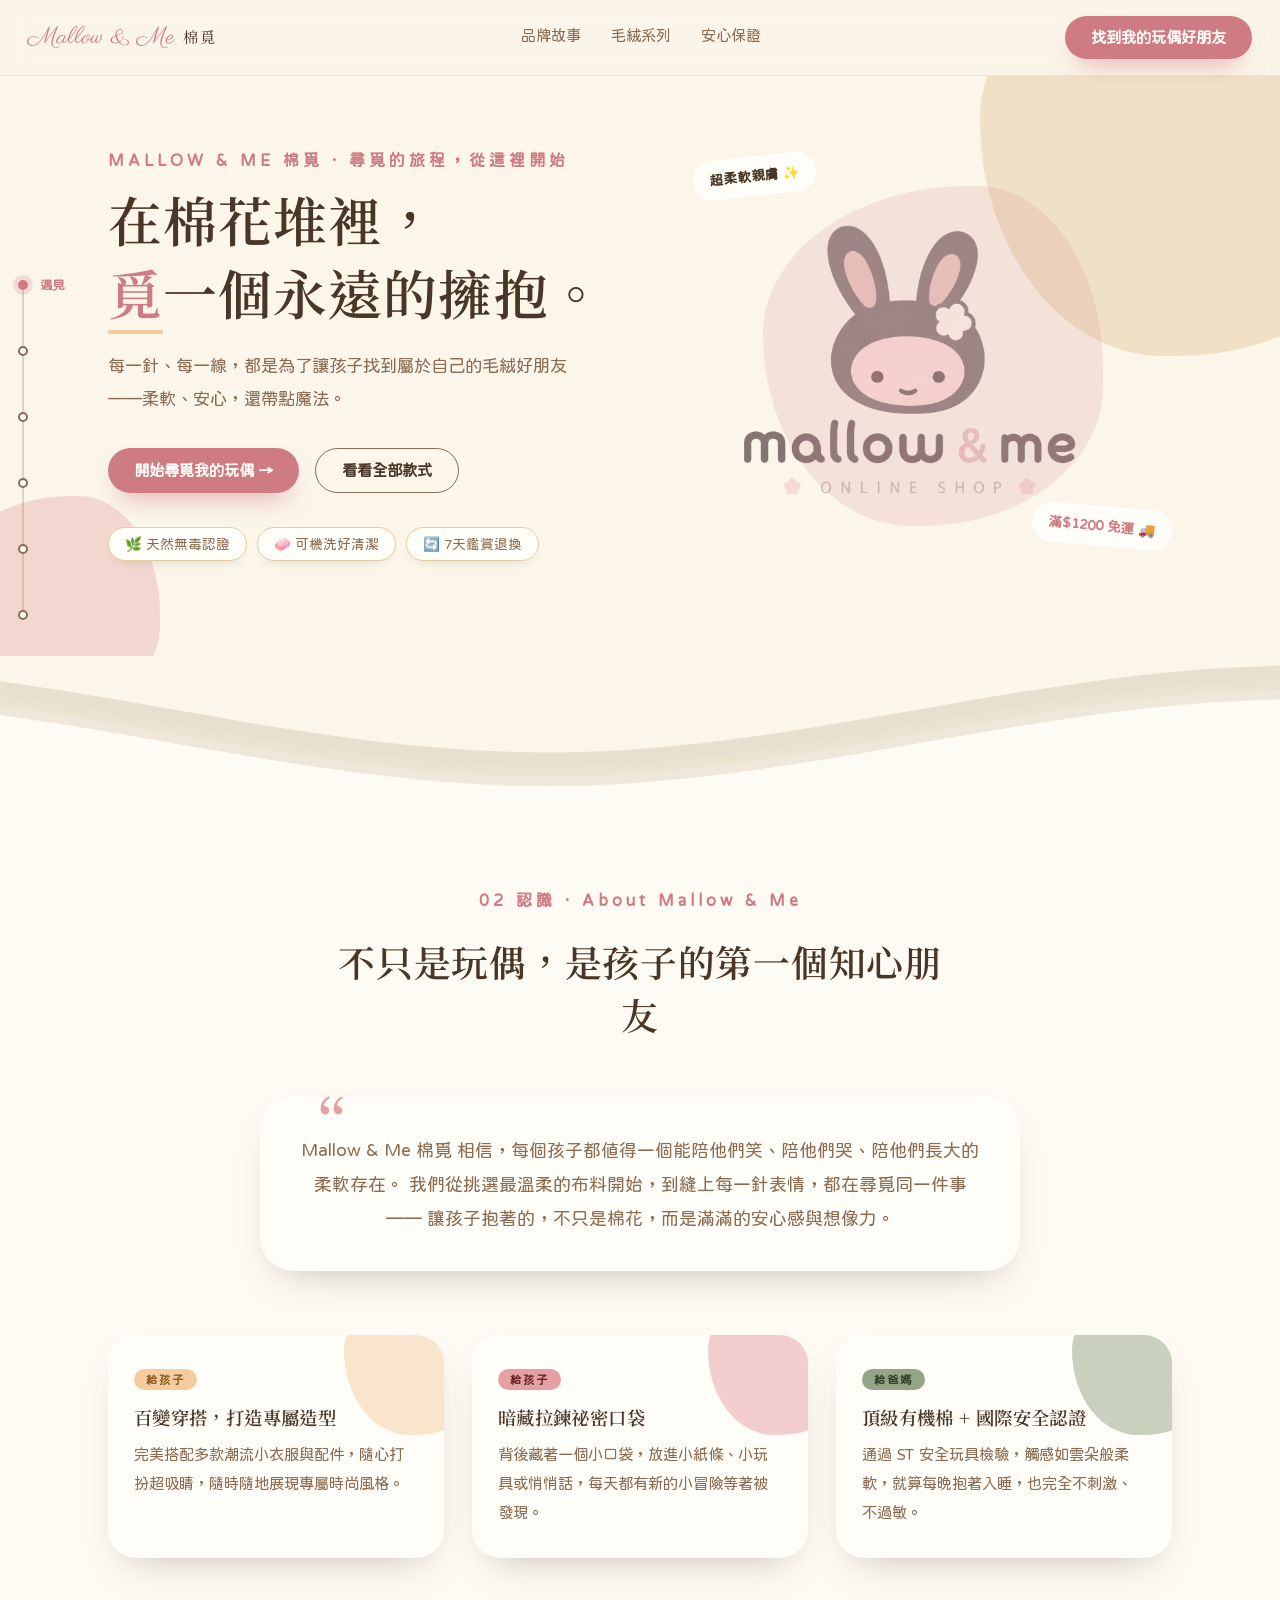
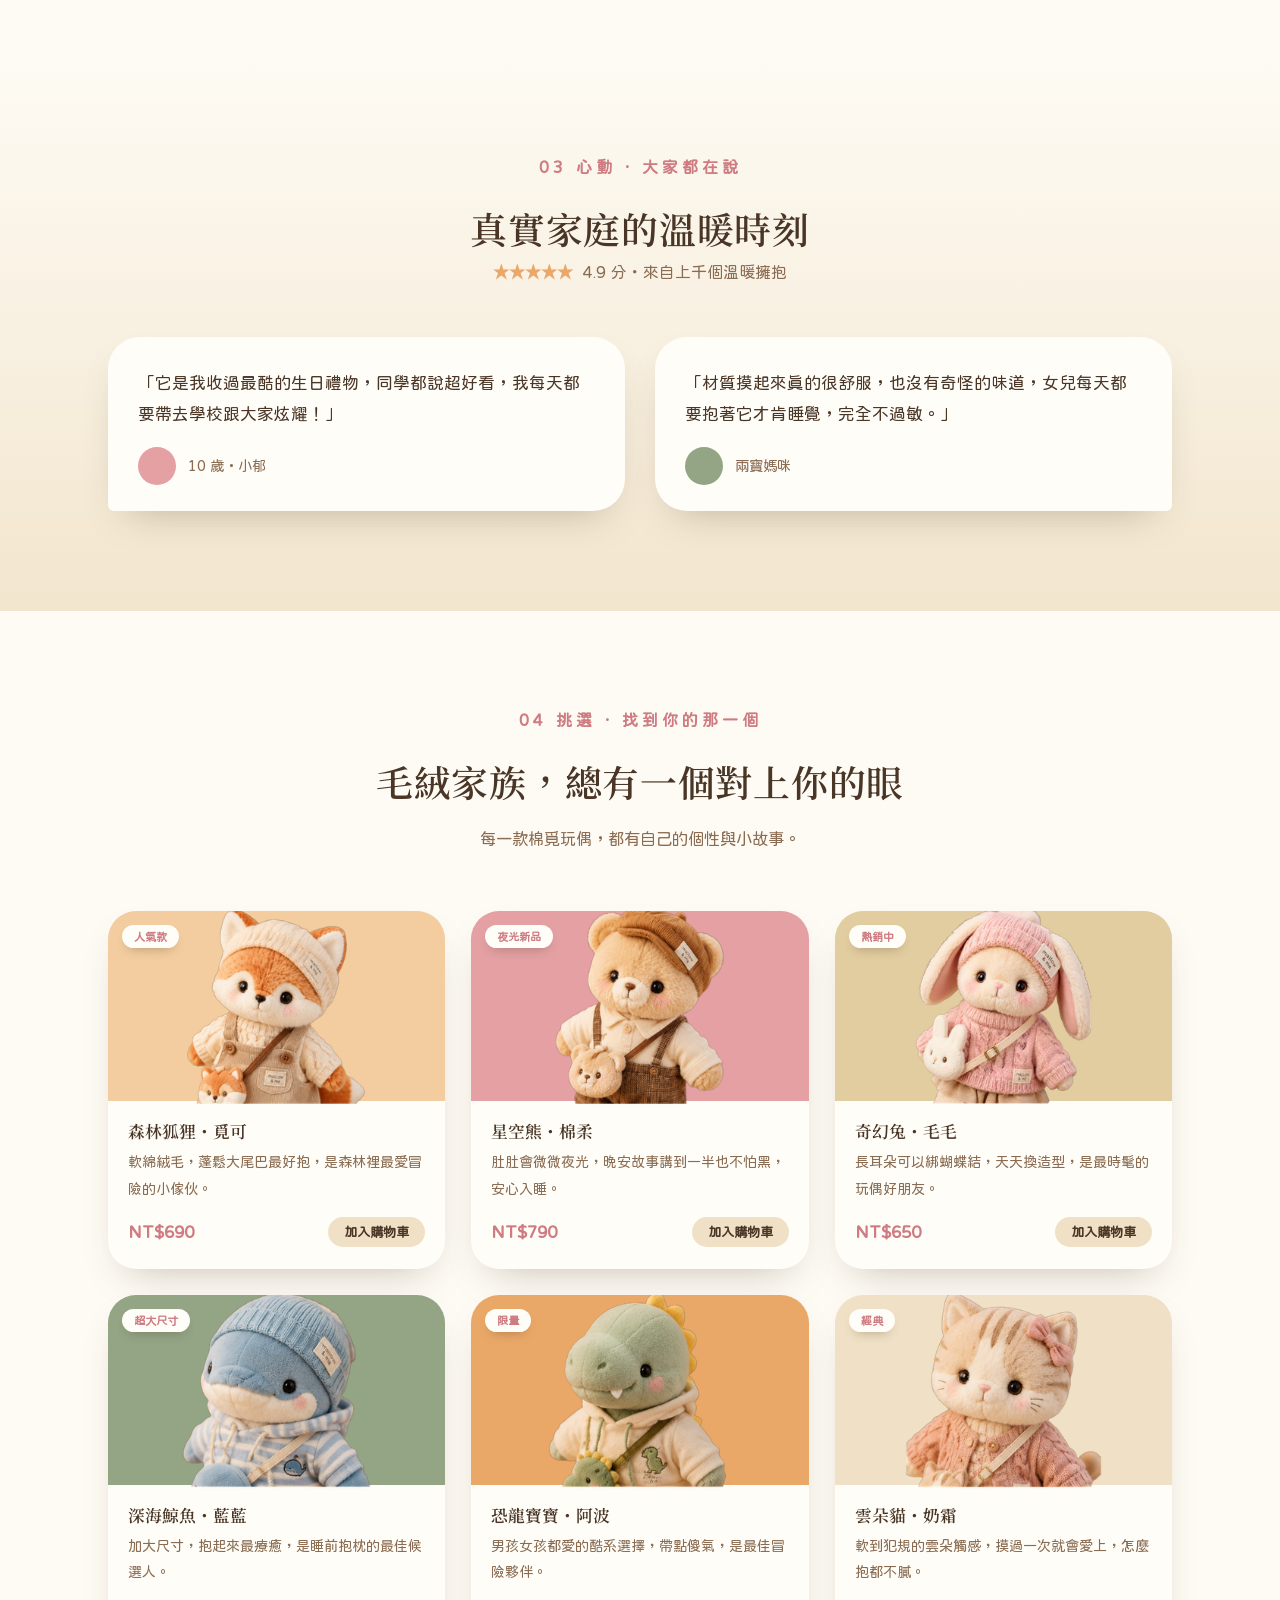
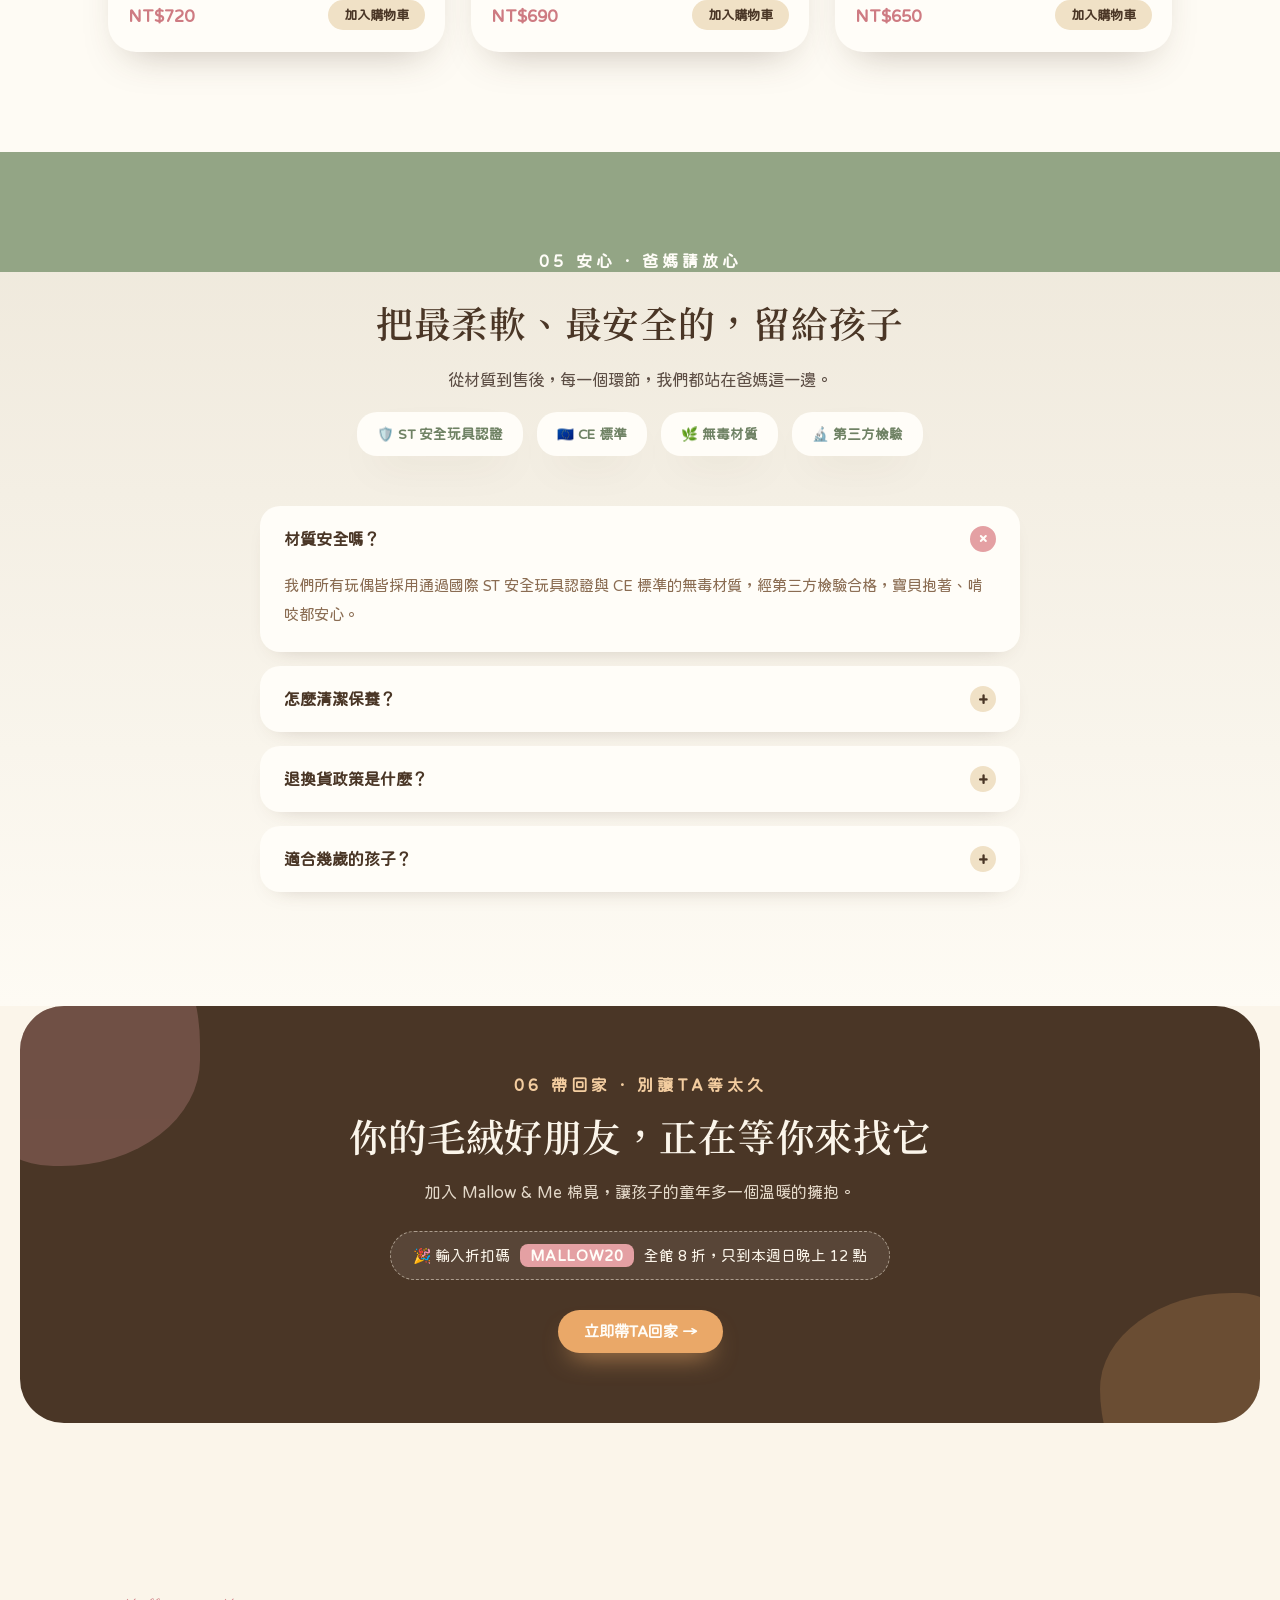
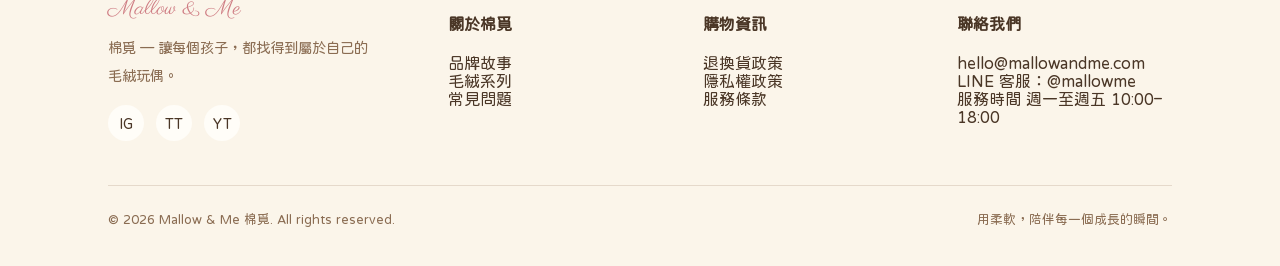
==== new/0804/index.html @ c2d9d95f "更改index" ====
<!DOCTYPE html>
<html lang="zh-Hant">
<head>
<meta charset="UTF-8">
<meta name="viewport" content="width=device-width, initial-scale=1.0">
<title>Mallow & Me 棉覓｜在棉花堆裡，覓一個永遠的擁抱</title>
<link rel="preconnect" href="https://fonts.googleapis.com">
<link rel="preconnect" href="https://fonts.gstatic.com" crossorigin>
<link href="https://fonts.googleapis.com/css2?family=Noto+Serif+TC:wght@400;500;600;700&family=Huninn&family=Parisienne&display=swap" rel="stylesheet">
<style>
  .wave-container {
  position: relative;
  width: 100%;
  height: 15vh;
  min-height: 100px;
  max-height: 150px;
  background-color: #FBF5EA; /* 可以依據你的網頁主色調整背景 */
}

.waves {
  position: relative;
  width: 100%;
  height: 100%;
}

/* 讓多層波浪產生交錯的動畫效果 */
.parallax > use {
  animation: move-wave 25s cubic-bezier(0.55, 0.5, 0.45, 0.5) infinite;
}

.parallax > use:nth-child(1) {
  animation-delay: -2s;
  animation-duration: 7s;
}
.parallax > use:nth-child(2) {
  animation-delay: -3s;
  animation-duration: 10s;
}
.parallax > use:nth-child(3) {
  animation-delay: -4s;
  animation-duration: 13s;
}
.parallax > use:nth-child(4) {
  animation-delay: -5s;
  animation-duration: 20s;
}

@keyframes move-wave {
  0% {
    transform: translate3d(-90px, 0, 0);
  }
  100% {
    transform: translate3d(85px, 0, 0);
  }
}
  :root{
    --cream:#FBF5EA;
    --cream-soft:#FEFBF4;
    --oat:#F0E1C6;
    --oat-deep:#E2CDA0;
    --rose:#E4A0A3;
    --rose-deep:#CE7B82;
    --peach:#EAA868;
    --peach-soft:#F3CDA0;
    --sage:#93A585;
    --sage-deep:#6F8264;
    --brown:#4A3626;
    --brown-soft:#8A6C52;
    --white:#FFFDF8;
    --shadow: 0 18px 40px -20px rgba(74,54,38,0.35);
    --radius-blob: 62% 38% 55% 45% / 45% 55% 42% 58%;
  }
  *{box-sizing:border-box;}
  html{scroll-behavior:smooth;}
  body{
    margin:0;
    background:var(--cream);
    color:var(--brown);
    font-family:'Huninn','Zen Maru Gothic','Noto Sans TC',sans-serif;
    -webkit-font-smoothing:antialiased;
    overflow-x:hidden;
  }
  h1,h2,h3{font-family:'Noto Serif TC',serif; margin:0; font-weight:600; letter-spacing:0.02em;}
  p{margin:0; line-height:1.9;}
  a{text-decoration:none; color:inherit;}
  ul{list-style:none; margin:0; padding:0;}
  .script{font-family:'Parisienne',cursive;}
  .wrap{max-width:1120px; margin:0 auto; padding:0 28px;}
  img,svg{display:block;}
  button{font-family:inherit; cursor:pointer; border:none;}

  /* ---------- decorative blobs ---------- */
  .blob{position:absolute; border-radius:var(--radius-blob); z-index:0; filter:blur(0.5px);}
  .blob--float{animation:float 9s ease-in-out infinite;}
  @keyframes float{0%,100%{transform:translateY(0) rotate(0deg);}50%{transform:translateY(-18px) rotate(4deg);}}
  @media (prefers-reduced-motion: reduce){ .blob--float{animation:none;} html{scroll-behavior:auto;} }

  /* ---------- plush icon system ---------- */
  .plush-icon{fill:currentColor;}
  .plush-icon .face{fill:var(--brown);}

  /* ---------- reveal on scroll ---------- */
  .reveal{opacity:0; transform:translateY(28px); transition:opacity .8s ease, transform .8s ease;}
  .reveal.is-visible{opacity:1; transform:translateY(0);}

  /* ---------- trust badge chips ---------- */
  .chips{display:flex; flex-wrap:wrap; gap:10px;}
  .chip{
    background:var(--white); border:1px solid var(--oat-deep); color:var(--brown-soft);
    padding:8px 16px; border-radius:999px; font-size:0.85rem; display:flex; align-items:center; gap:6px;
    box-shadow: 0 6px 14px -10px rgba(74,54,38,0.3);
  }

  /* ================= NAV ================= */
  .nav{
    position:sticky; top:0; z-index:50;
    display:flex; align-items:center; justify-content:space-between;
    padding:16px 28px; backdrop-filter:blur(14px);
    background:rgba(251,245,234,0.82);
    border-bottom:1px solid rgba(138,108,82,0.15);
  }
  .nav__logo{display:flex; align-items:baseline; gap:8px; font-size:1.5rem; color:var(--rose-deep);}
  .nav__logo small{font-family:'Noto Serif TC',serif; font-size:0.95rem; color:var(--brown); letter-spacing:0.15em;}
  .nav__links{display:flex; gap:30px; font-size:0.95rem; color:var(--brown-soft);}
  .nav__links a{position:relative; padding-bottom:4px;}
  .nav__links a::after{content:'';position:absolute; left:0; bottom:0; width:0; height:2px; background:var(--rose); transition:width .3s ease;}
  .nav__links a:hover::after{width:100%;}
  .btn{
    display:inline-flex; align-items:center; gap:8px;
    padding:13px 26px; border-radius:999px; font-size:0.95rem; font-weight:700;
    transition:transform .25s ease, box-shadow .25s ease;
  }
  .btn:hover{transform:translateY(-2px);}
  .btn--primary{background:var(--rose-deep); color:var(--white); box-shadow:0 14px 26px -12px rgba(206,123,130,0.7);}
  .btn--primary:hover{box-shadow:0 18px 30px -12px rgba(206,123,130,0.85);}
  .btn--ghost{background:transparent; border:1.5px solid var(--brown-soft); color:var(--brown);}
  .btn--peach{background:var(--peach); color:var(--white); box-shadow:0 14px 26px -12px rgba(234,168,104,0.75);}
  .nav__cta{display:none;}
  @media (min-width: 760px){ .nav__cta{display:inline-flex;} }
  @media (max-width: 880px){ .nav__links{display:none;} }

  /* ================= SEEKING TRAIL (desktop) ================= */
  .trail{position:fixed; left:22px; top:50%; transform:translateY(-50%); z-index:40; display:none;}
  @media (min-width:1180px){ .trail{display:block;} }
  .trail__track{position:relative; width:2px; height:340px; background:rgba(138,108,82,0.25); margin:0 auto;}
  .trail__fill{position:absolute; top:0; left:0; width:100%; height:0%; background:var(--rose-deep); transition:height .15s linear;}
  .trail__dots{position:absolute; top:0; left:50%; height:100%; display:flex; flex-direction:column; justify-content:space-between; transform:translateX(-50%);}
  .trail-dot{position:relative; width:10px; height:10px; border-radius:50%; background:var(--cream-soft); border:2px solid var(--brown-soft); transition:all .3s ease;}
  .trail-dot span{
    position:absolute; left:20px; top:50%; transform:translateY(-50%);
    font-size:0.78rem; white-space:nowrap; color:var(--brown-soft); opacity:0; transition:opacity .3s ease;
  }
  .trail-dot.active{background:var(--rose-deep); border-color:var(--rose-deep); box-shadow:0 0 0 5px rgba(206,123,130,0.2);}
  .trail-dot.active span{opacity:1; color:var(--rose-deep); font-weight:700;}

  /* ================= HERO ================= */
  .hero{position:relative; padding:70px 0 90px; overflow:hidden;}
  .hero .blob-a{width:420px; height:420px; background:var(--oat); top:-140px; right:-120px;}
  .hero .blob-b{width:220px; height:220px; background:var(--rose); opacity:.35; bottom:-60px; left:-60px;}
  .hero__grid{position:relative; z-index:1; display:grid; grid-template-columns:1.05fr 0.95fr; gap:56px; align-items:center;}
  @media (max-width:900px){ .hero__grid{grid-template-columns:1fr; text-align:center;} }
  .eyebrow{font-size:1rem; letter-spacing:0.25em; color:var(--rose-deep); font-weight:700; margin-bottom:14px; display:inline-block;}
  .hero h1{font-size:clamp(2.1rem, 4.2vw, 3.4rem); line-height:1.35; color:var(--brown);}
  .hero h1 em{font-style:normal; color:var(--rose-deep); border-bottom:4px solid var(--peach-soft);}
  .hero__sub{margin-top:22px; font-size:1.08rem; color:var(--brown-soft); max-width:480px;}
  @media (max-width:900px){ .hero__sub{margin-left:auto; margin-right:auto;} }
  .hero__ctas{margin-top:32px; display:flex; gap:16px; flex-wrap:wrap;}
  @media (max-width:900px){ .hero__ctas{justify-content:center;} }
  .hero__chips{margin-top:34px;}
  @media (max-width:900px){ .hero__chips{justify-content:center;} }

  .hero__art{position:relative; height:420px;}
  .hero__stage{position:absolute; inset:0; margin:auto; width:340px; height:340px; background:var(--rose-deep); opacity:0.16; border-radius:var(--radius-blob);}
  .hero__mascot{position:relative; width:290px; margin:20px auto; color:var(--peach); filter:drop-shadow(0 24px 30px rgba(74,54,38,0.28));}
  .hero__sticker{
    position:absolute; background:var(--white); border-radius:20px; padding:12px 16px; box-shadow:var(--shadow);
    font-size:0.85rem; font-weight:700; color:var(--brown);
  }
  .hero__sticker--1{top:10px; left:0; transform:rotate(-6deg);}
  .hero__sticker--2{bottom:20px; right:0; transform:rotate(5deg); color:var(--rose-deep);}
  @media (max-width:900px){ .hero__sticker{display:none;} }

  /* ================= SECTION shell ================= */
  .section{position:relative; padding:100px 0;}
  .section__head{max-width:640px; margin:0 auto 56px; text-align:center;}
  .section__head h2{font-size:clamp(1.6rem, 3vw, 2.3rem); margin-top:12px;}
  .section__head p{margin-top:16px; color:var(--brown-soft); font-size:1.03rem;}

  /* ================= WHY ================= */
  .why{background:var(--cream-soft);}
  .why__story{
    max-width:760px; margin:0 auto 64px; text-align:center; font-size:1.12rem; color:var(--brown-soft);
    padding:36px 40px; background:var(--white); border-radius:34px; box-shadow:var(--shadow); position:relative;
  }
  .why__story::before{content:'“'; font-family:'Noto Serif TC',serif; font-size:4rem; color:var(--rose); position:absolute; top:-6px; left:24px; line-height:1;}
  .features{display:grid; grid-template-columns:repeat(3,1fr); gap:28px;}
  @media (max-width:820px){ .features{grid-template-columns:1fr;} }
  .feature{
    position:relative; padding:34px 26px 30px; border-radius:28px; background:var(--white);
    box-shadow:var(--shadow); overflow:hidden;
  }
  .feature__blob{position:absolute; width:150px; height:150px; border-radius:var(--radius-blob); top:-50px; right:-50px; opacity:0.5;}
  .feature--1 .feature__blob{background:var(--peach-soft);}
  .feature--2 .feature__blob{background:var(--rose);}
  .feature--3 .feature__blob{background:var(--sage);}
  .feature__tag{display:inline-block; font-size:0.72rem; font-weight:700; letter-spacing:0.1em; padding:4px 12px; border-radius:999px; margin-bottom:14px; position:relative;}
  .feature--1 .feature__tag{background:var(--peach-soft); color:#8a5a1c;}
  .feature--2 .feature__tag{background:var(--rose); color:#6d222a;}
  .feature--3 .feature__tag{background:var(--sage); color:#33422c;}
  .feature h3{font-size:1.15rem; position:relative;}
  .feature p{margin-top:10px; color:var(--brown-soft); font-size:0.96rem; position:relative;}

  /* ================= SOCIAL PROOF ================= */
  .social{background:linear-gradient(180deg, var(--cream-soft), var(--oat) 120%);}
  .rating{display:flex; align-items:center; justify-content:center; gap:10px; margin-top:8px; color:var(--peach); font-weight:700;}
  .testimonials{display:grid; grid-template-columns:1fr 1fr; gap:30px;}
  @media (max-width:760px){ .testimonials{grid-template-columns:1fr;} }
  .bubble{
    position:relative; background:var(--white); padding:30px 30px 26px; border-radius:32px 32px 32px 6px;
    box-shadow:var(--shadow);
  }
  .bubble--alt{border-radius:32px 32px 6px 32px;}
  .bubble p.quote{font-size:1.05rem; color:var(--brown); line-height:1.85;}
  .bubble__who{margin-top:18px; display:flex; align-items:center; gap:12px; font-size:0.9rem; color:var(--brown-soft);}
  .bubble__avatar{width:38px; height:38px; border-radius:50%; flex-shrink:0;}
  .bubble--1 .bubble__avatar{background:var(--rose);}
  .bubble--2 .bubble__avatar{background:var(--sage);}

  /* ================= COLLECTION ================= */
  .collection{background:var(--cream-soft);}
  .collection__grid{display:grid; grid-template-columns:repeat(3,1fr); gap:26px;}
  @media (max-width:900px){ .collection__grid{grid-template-columns:1fr 1fr;} }
  @media (max-width:560px){ .collection__grid{grid-template-columns:1fr;} }
  .card{
    background:var(--white); border-radius:28px; overflow:hidden; box-shadow:var(--shadow);
    display:flex; flex-direction:column; transition:transform .3s ease, box-shadow .3s ease;
  }
  .card:hover{transform:translateY(-6px);}
  .card__stage{position:relative; height:190px; display:flex; align-items:center; justify-content:center;}
  .card__mascot{width: 90%;
  height: auto;}
  .card__tag{position:absolute; top:14px; left:14px; font-size:0.7rem; font-weight:700; padding:5px 12px; border-radius:999px; background:var(--white); color:var(--rose-deep); box-shadow:0 6px 12px -6px rgba(74,54,38,0.4);}
  .card__body{padding:18px 20px 22px;}
  .card__name{font-size:1.05rem; font-family:'Noto Serif TC',serif; font-weight:600;}
  .card__desc{margin-top:6px; font-size:0.88rem; color:var(--brown-soft); min-height:44px;}
  .card__foot{margin-top:14px; display:flex; align-items:center; justify-content:space-between;}
  .card__price{font-weight:700; color:var(--rose-deep); font-size:1.05rem;}
  .card__add{font-size:0.82rem; font-weight:700; padding:8px 16px; border-radius:999px; background:var(--oat); color:var(--brown);}
  .card__add:hover{background:var(--peach); color:var(--white);}

  /* ================= PARENTS CORNER ================= */
  .parents{background:linear-gradient(180deg, var(--sage) 0%, #EFE9DC 10%, var(--cream-soft) 100%); position:relative;}
  .parents::before{content:''; position:absolute; inset:0 0 auto 0; height:120px; background:var(--sage); z-index:0;}
  .parents .wrap{position:relative; z-index:1;}
  .parents .section__head{color:var(#4A3B32);}
  .parents .section__head p{color:rgba(74,59,50,0.9);}
  .parents .eyebrow{color:var(--white);}
  .parents__badges{display:flex; gap:14px; justify-content:center; flex-wrap:wrap; margin:-40px 0 50px;}
  .pbadge{
    background:var(--white); padding:14px 20px; border-radius:20px; box-shadow:var(--shadow);
    font-size:0.85rem; font-weight:700; color:var(--sage-deep); display:flex; align-items:center; gap:8px;
  }
  .faq{max-width:760px; margin:0 auto;}
  .faq__item{background:var(--white); border-radius:20px; margin-bottom:14px; box-shadow:0 10px 24px -18px rgba(74,54,38,0.4); overflow:hidden;}
  .faq__item summary{
    list-style:none; cursor:pointer; padding:20px 24px; display:flex; align-items:center; justify-content:space-between;
    font-weight:700; font-size:1rem; color:var(--brown);
  }
  .faq__item summary::-webkit-details-marker{display:none;}
  .faq__icon{width:26px; height:26px; border-radius:50%; background:var(--oat); display:flex; align-items:center; justify-content:center; flex-shrink:0; font-size:1.1rem; transition:transform .3s ease;}
  .faq__item[open] .faq__icon{transform:rotate(45deg); background:var(--rose); color:var(--white);}
  .faq__item p{padding:0 24px 22px; color:var(--brown-soft); font-size:0.95rem;}

  /* ================= FINAL PUSH ================= */
  .final{
    background:var(--brown); color:var(--cream); text-align:center; border-radius:44px;
    margin:0 20px; padding:70px 30px; position:relative; overflow:hidden;
  }
  .final .blob{background:var(--rose); opacity:0.25; width:260px; height:260px; top:-100px; left:-80px;}
  .final .blob2{position:absolute; background:var(--peach); opacity:0.2; width:220px; height:220px; border-radius:var(--radius-blob); bottom:-90px; right:-60px; z-index:0;}
  .final__inner{position:relative; z-index:1;}
  .final h2{color:var(--cream); font-size:clamp(1.6rem,3.4vw,2.4rem);}
  .final__promo{
    display:inline-flex; align-items:center; gap:10px; margin:24px auto 30px; background:rgba(255,255,255,0.08);
    border:1px dashed rgba(255,246,230,0.5); padding:12px 22px; border-radius:999px; font-size:0.92rem;
  }
  .final__code{background:var(--rose); color:var(--white); padding:3px 10px; border-radius:8px; font-weight:700; letter-spacing:0.05em;}

  /* ================= FOOTER ================= */
  footer{padding:70px 0 40px; background:var(--cream);}
  .footer__grid{display:grid; grid-template-columns:1.4fr 1fr 1fr 1fr; gap:40px; padding-bottom:44px; border-bottom:1px solid rgba(138,108,82,0.2);}
  @media (max-width:760px){ .footer__grid{grid-template-columns:1fr 1fr;} }
  .footer__brand{font-size:1.4rem; color:var(--rose-deep); margin-bottom:10px;}
  .footer__tag{color:var(--brown-soft); font-size:0.9rem; max-width:260px;}
  .footer h4{font-size:0.85rem; letter-spacing:0.08em; color:var(--brown-soft); margin-bottom:16px;}
  .footer li{margin-bottom:10px; font-size:0.9rem; color:var(--brown);}
  .footer__social{display:flex; gap:12px; margin-top:16px;}
  .footer__social a{width:36px; height:36px; border-radius:50%; background:var(--white); display:flex; align-items:center; justify-content:center; box-shadow:var(--shadow); font-size:0.9rem;}
  .footer__bottom{display:flex; justify-content:space-between; padding-top:26px; font-size:0.8rem; color:var(--brown-soft); flex-wrap:wrap; gap:10px;}

  /* ================= mobile sticky cta ================= */
  .sticky-cta{
    position:fixed; left:0; right:0; bottom:0; z-index:60; display:flex; gap:10px; padding:12px 16px;
    background:rgba(251,245,234,0.95); backdrop-filter:blur(10px); border-top:1px solid rgba(138,108,82,0.2);
  }
  @media (min-width:760px){ .sticky-cta{display:none;} }
  .sticky-cta .btn{flex:1; justify-content:center;}
  body{padding-bottom:0;}
  @media (max-width:759px){ body{padding-bottom:74px;} }
</style>
</head>
<body>

<!-- reusable plush mark -->
<svg style="position:absolute;width:0;height:0" aria-hidden="true">
  <symbol id="icon-plush" viewBox="0 0 200 200">
    <circle cx="54" cy="52" r="27"/>
    <circle cx="146" cy="52" r="27"/>
    <path d="M100,58 C38,58 22,112 33,152 C44,188 76,197 100,197 C124,197 156,188 167,152 C178,112 162,58 100,58 Z"/>
    <circle class="face" cx="78" cy="116" r="6.5"/>
    <circle class="face" cx="122" cy="116" r="6.5"/>
    <path class="face" d="M90,140 Q100,150 110,140" stroke="currentColor" stroke-width="0" fill="none"/>
    <path d="M91,140 Q100,149 109,140" stroke="#4A3626" stroke-width="4.5" fill="none" stroke-linecap="round"/>
  </symbol>
</svg>

<!-- ============ NAV ============ -->
<header class="nav">
  <a href="#hero" class="nav__logo"><span class="script">Mallow & Me</span><small>棉覓</small></a>
  <nav class="nav__links">
    <a href="#why">品牌故事</a>
    <a href="#collection">毛絨系列</a>
    <a href="#parents">安心保證</a>
  </nav>
  <a href="#collection" class="btn btn--primary nav__cta">找到我的玩偶好朋友</a>
</header>

<!-- ============ SEEKING TRAIL ============ -->
<div class="trail" aria-hidden="true">
  <div class="trail__track">
    <div class="trail__fill"></div>
    <div class="trail__dots">
      <div class="trail-dot active"><span>遇見</span></div>
      <div class="trail-dot"><span>認識</span></div>
      <div class="trail-dot"><span>心動</span></div>
      <div class="trail-dot"><span>挑選</span></div>
      <div class="trail-dot"><span>安心</span></div>
      <div class="trail-dot"><span>帶回家</span></div>
    </div>
  </div>
</div>

<!-- ============ HERO ============ -->
<section class="hero" id="hero" data-stage>
  <div class="blob blob-a"></div>
  <div class="blob blob-b blob--float"></div>
  <div class="wrap hero__grid">
    <div class="reveal is-visible">
      <span class="eyebrow">MALLOW &amp; ME 棉覓 · 尋覓的旅程，從這裡開始</span>
      <h1>在棉花堆裡，<br><em>覓</em>一個永遠的擁抱。</h1>
      <p class="hero__sub">每一針、每一線，都是為了讓孩子找到屬於自己的毛絨好朋友——柔軟、安心，還帶點魔法。</p>
      <div class="hero__ctas">
        <a href="#collection" class="btn btn--primary">開始尋覓我的玩偶 →</a>
        <a href="#collection" class="btn btn--ghost">看看全部款式</a>
      </div>
      <div class="chips hero__chips" style="margin-top:34px;">
        <span class="chip">🌿 天然無毒認證</span>
        <span class="chip">🧼 可機洗好清潔</span>
        <span class="chip">🔄 7天鑑賞退換</span>
      </div>
    </div>
    <div class="hero__art reveal is-visible">
      <div class="hero__stage"></div>
      <img class="card__mascot" src="img/logo-Photoroom.png" alt="狐狸・毛毛玩偶">
      <div class="hero__sticker hero__sticker--1">超柔軟親膚 ✨</div>
      <div class="hero__sticker hero__sticker--2">滿$1200 免運 🚚</div>
    </div>
  </div>
</section>
<div class="wave-container">
  <svg class="waves" xmlns="http://www.w3.org/2000/svg" viewBox="0 24 150 28" preserveAspectRatio="none" shape-rendering="auto">
    <defs>
      <path id="gentle-wave" d="M-160 44c30 0 58-18 88-18s 58 18 88 18 58-18 88-18 58 18 88 18 v44h-352z" />
    </defs>
  <g class="parallax">
      <use href="#gentle-wave" x="48" y="0" fill="rgba(224, 214, 198, 0.7)" />
      <use href="#gentle-wave" x="48" y="3" fill="rgba(240, 230, 214, 0.5)" />
      <use href="#gentle-wave" x="48" y="5" fill="rgba(247, 242, 235, 0.3)" />
      <use href="#gentle-wave" x="48" y="7" fill="#FEFBF4" />
    </g>
  </svg>
</div>
<!-- ============ WHY ============ -->
<section class="section why" id="why" data-stage>
  <div class="wrap">
    <div class="section__head reveal">
      <span class="eyebrow">02 認識 · About Mallow &amp; Me</span>
      <h2>不只是玩偶，是孩子的第一個知心朋友</h2>
    </div>
    <p class="why__story reveal">
      Mallow &amp; Me 棉覓 相信，每個孩子都值得一個能陪他們笑、陪他們哭、陪他們長大的柔軟存在。
      我們從挑選最溫柔的布料開始，到縫上每一針表情，都在尋覓同一件事——
      讓孩子抱著的，不只是棉花，而是滿滿的安心感與想像力。
    </p>
    <div class="features">
      <div class="feature feature--1 reveal">
        <div class="feature__blob"></div>
        <span class="feature__tag">給孩子</span>
        <h3>百變穿搭，打造專屬造型</h3>
        <p>完美搭配多款潮流小衣服與配件，隨心打扮超吸睛，隨時隨地展現專屬時尚風格。</p>
      </div>
      <div class="feature feature--2 reveal">
        <div class="feature__blob"></div>
        <span class="feature__tag">給孩子</span>
        <h3>暗藏拉鍊祕密口袋</h3>
        <p>背後藏著一個小口袋，放進小紙條、小玩具或悄悄話，每天都有新的小冒險等著被發現。</p>
      </div>
      <div class="feature feature--3 reveal">
        <div class="feature__blob"></div>
        <span class="feature__tag">給爸媽</span>
        <h3>頂級有機棉 + 國際安全認證</h3>
        <p>通過 ST 安全玩具檢驗，觸感如雲朵般柔軟，就算每晚抱著入睡，也完全不刺激、不過敏。</p>
      </div>
    </div>
  </div>
</section>

<!-- ============ SOCIAL PROOF ============ -->
<section class="section social" id="social" data-stage>
  <div class="wrap">
    <div class="section__head reveal">
      <span class="eyebrow">03 心動 · 大家都在說</span>
      <h2>真實家庭的溫暖時刻</h2>
      <div class="rating">★★★★★ <span style="color:var(--brown-soft); font-weight:400;">4.9 分・來自上千個溫暖擁抱</span></div>
    </div>
    <div class="testimonials">
      <div class="bubble bubble--1 reveal">
        <p class="quote">「它是我收過最酷的生日禮物，同學都說超好看，我每天都要帶去學校跟大家炫耀！」</p>
        <div class="bubble__who"><span class="bubble__avatar"></span>10 歲・小郁</div>
      </div>
      <div class="bubble bubble--2 bubble--alt reveal">
        <p class="quote">「材質摸起來真的很舒服，也沒有奇怪的味道，女兒每天都要抱著它才肯睡覺，完全不過敏。」</p>
        <div class="bubble__who"><span class="bubble__avatar"></span>兩寶媽咪</div>
      </div>
    </div>
  </div>
</section>

<!-- ============ COLLECTION ============ -->
<section class="section collection" id="collection" data-stage>
  <div class="wrap">
    <div class="section__head reveal">
      <span class="eyebrow">04 挑選 · 找到你的那一個</span>
      <h2>毛絨家族，總有一個對上你的眼</h2>
      <p>每一款棉覓玩偶，都有自己的個性與小故事。</p>
    </div>
    <div class="collection__grid">

      <div class="card reveal">
        <div class="card__stage" style="background:var(--peach-soft);">
          <span class="card__tag">人氣款</span>
          <img class="card__mascot" src="img/fox-icon.png" alt="狐狸・毛毛玩偶">
        </div>
        <div class="card__body">
          <div class="card__name">森林狐狸・覓可</div>
          <p class="card__desc">軟綿絨毛，蓬鬆大尾巴最好抱，是森林裡最愛冒險的小傢伙。</p>
          <div class="card__foot"><span class="card__price">NT$690</span><span class="card__add">加入購物車</span></div>
        </div>
      </div>

      <div class="card reveal">
        <div class="card__stage" style="background:var(--rose);">
          <span class="card__tag">夜光新品</span>
        <img class="card__mascot" src="img/bear-icon.png" alt="熊熊・毛毛玩偶">
        </div>
        <div class="card__body">
          <div class="card__name">星空熊・棉柔</div>
          <p class="card__desc">肚肚會微微夜光，晚安故事講到一半也不怕黑，安心入睡。</p>
          <div class="card__foot"><span class="card__price">NT$790</span><span class="card__add">加入購物車</span></div>
        </div>
      </div>

      <div class="card reveal">
        <div class="card__stage" style="background:var(--oat-deep);">
          <span class="card__tag">熱銷中</span>
           <img class="card__mascot" src="img/rabbit-icon.png" alt="奇幻兔・毛毛玩偶">
        </div>
        <div class="card__body">
          <div class="card__name">奇幻兔・毛毛</div>
          <p class="card__desc">長耳朵可以綁蝴蝶結，天天換造型，是最時髦的玩偶好朋友。</p>
          <div class="card__foot"><span class="card__price">NT$650</span><span class="card__add">加入購物車</span></div>
        </div>
      </div>

      <div class="card reveal">
        <div class="card__stage" style="background:var(--sage);">
          <span class="card__tag">超大尺寸</span>
         <img class="card__mascot" src="img/shark-icon.png" alt="鯨魚・毛毛玩偶">
        </div>
        <div class="card__body">
          <div class="card__name">深海鯨魚・藍藍</div>
          <p class="card__desc">加大尺寸，抱起來最療癒，是睡前抱枕的最佳候選人。</p>
          <div class="card__foot"><span class="card__price">NT$720</span><span class="card__add">加入購物車</span></div>
        </div>
      </div>

      <div class="card reveal">
        <div class="card__stage" style="background:var(--peach);">
          <span class="card__tag">限量</span>
          <img class="card__mascot" src="img/dino-icon.png" alt="恐龍・毛毛玩偶">
        </div>
        <div class="card__body">
          <div class="card__name">恐龍寶寶・阿波</div>
          <p class="card__desc">男孩女孩都愛的酷系選擇，帶點傻氣，是最佳冒險夥伴。</p>
          <div class="card__foot"><span class="card__price">NT$690</span><span class="card__add">加入購物車</span></div>
        </div>
      </div>

      <div class="card reveal">
        <div class="card__stage" style="background:var(--oat);">
          <span class="card__tag">經典</span>
         <img class="card__mascot" src="img/cat-icon.png" alt="貓咪・毛毛玩偶">
        </div>
        <div class="card__body">
          <div class="card__name">雲朵貓・奶霜</div>
          <p class="card__desc">軟到犯規的雲朵觸感，摸過一次就會愛上，怎麼抱都不膩。</p>
          <div class="card__foot"><span class="card__price">NT$650</span><span class="card__add">加入購物車</span></div>
        </div>
      </div>

    </div>
  </div>
</section>

<!-- ============ PARENTS CORNER ============ -->
<section class="section parents" id="parents" data-stage>
  <div class="wrap">
    <div class="section__head reveal">
      <span class="eyebrow">05 安心 · 爸媽請放心</span>
      <h2>把最柔軟、最安全的，留給孩子</h2>
      <p>從材質到售後，每一個環節，我們都站在爸媽這一邊。</p>
    </div>
    <div class="parents__badges reveal">
      <span class="pbadge">🛡️ ST 安全玩具認證</span>
      <span class="pbadge">🇪🇺 CE 標準</span>
      <span class="pbadge">🌿 無毒材質</span>
      <span class="pbadge">🔬 第三方檢驗</span>
    </div>
    <div class="faq reveal">
      <details class="faq__item" open>
        <summary>材質安全嗎？<span class="faq__icon">+</span></summary>
        <p>我們所有玩偶皆採用通過國際 ST 安全玩具認證與 CE 標準的無毒材質，經第三方檢驗合格，寶貝抱著、啃咬都安心。</p>
      </details>
      <details class="faq__item">
        <summary>怎麼清潔保養？<span class="faq__icon">+</span></summary>
        <p>大部分款式可直接手洗，或裝入洗衣袋以 30 度以下水溫機洗，洗後自然平鋪陰乾，就能維持蓬鬆柔軟的觸感。</p>
      </details>
      <details class="faq__item">
        <summary>退換貨政策是什麼？<span class="faq__icon">+</span></summary>
        <p>下單後 7 天內，只要玩偶保持全新、未拆吊牌的狀態，即可申請無條件退換，讓您安心選購不擔心。</p>
      </details>
      <details class="faq__item">
        <summary>適合幾歲的孩子？<span class="faq__icon">+</span></summary>
        <p>我們的玩偶適合 3 歲以上孩童；若家中有 3 歲以下幼兒，建議由家長陪同遊玩，避免誤食小型配件。</p>
      </details>
    </div>
  </div>
</section>

<!-- ============ FINAL PUSH ============ -->
<section class="section" id="final" data-stage style="padding-top:0;">
  <div class="final reveal">
    <div class="blob blob--float"></div>
    <div class="blob2"></div>
    <div class="final__inner">
      <span class="eyebrow" style="color:var(--peach-soft);">06 帶回家 · 別讓TA等太久</span>
      <h2>你的毛絨好朋友，正在等你來找它</h2>
      <p style="color:rgba(255,246,230,0.85); margin-top:14px;">加入 Mallow &amp; Me 棉覓，讓孩子的童年多一個溫暖的擁抱。</p>
      <div class="final__promo">
        🎉 輸入折扣碼 <span class="final__code">MALLOW20</span> 全館 8 折，只到本週日晚上 12 點
      </div>
      <div>
        <a href="#collection" class="btn btn--peach">立即帶TA回家 →</a>
      </div>
    </div>
  </div>
</section>

<!-- ============ FOOTER ============ -->
<footer>
  <div class="wrap">
    <div class="footer__grid">
      <div>
        <div class="footer__brand script">Mallow &amp; Me</div>
        <p class="footer__tag">棉覓 — 讓每個孩子，都找得到屬於自己的毛絨玩偶。</p>
        <div class="footer__social">
          <a href="#" aria-label="Instagram">IG</a>
          <a href="#" aria-label="TikTok">TT</a>
          <a href="#" aria-label="YouTube">YT</a>
        </div>
      </div>
      <div>
        <h4>關於棉覓</h4>
        <ul>
          <li><a href="#why">品牌故事</a></li>
          <li><a href="#collection">毛絨系列</a></li>
          <li><a href="#parents">常見問題</a></li>
        </ul>
      </div>
      <div>
        <h4>購物資訊</h4>
        <ul>
          <li><a href="#">退換貨政策</a></li>
          <li><a href="#">隱私權政策</a></li>
          <li><a href="#">服務條款</a></li>
        </ul>
      </div>
      <div>
        <h4>聯絡我們</h4>
        <ul>
          <li>hello@mallowandme.com</li>
          <li>LINE 客服：@mallowme</li>
          <li>服務時間 週一至週五 10:00–18:00</li>
        </ul>
      </div>
    </div>
    <div class="footer__bottom">
      <span>© 2026 Mallow &amp; Me 棉覓. All rights reserved.</span>
      <span>用柔軟，陪伴每一個成長的瞬間。</span>
    </div>
  </div>
</footer>

<!-- ============ MOBILE STICKY CTA ============ -->
<div class="sticky-cta">
  <a href="#collection" class="btn btn--primary">立即選購 →</a>
  <a href="#parents" class="btn btn--ghost">安心保證</a>
</div>

<script>
  // scroll reveal
  const revealEls = document.querySelectorAll('.reveal');
  const io = new IntersectionObserver((entries)=>{
    entries.forEach(e=>{ if(e.isIntersecting){ e.target.classList.add('is-visible'); } });
  }, { threshold: 0.15 });
  revealEls.forEach(el=> io.observe(el));

  // seeking trail progress + active waypoint
  const stages = document.querySelectorAll('[data-stage]');
  const dots = document.querySelectorAll('.trail-dot');
  const fill = document.querySelector('.trail__fill');

  function updateTrail(){
    const scrollTop = window.scrollY;
    const docHeight = document.documentElement.scrollHeight - window.innerHeight;
    const progress = docHeight > 0 ? Math.min(1, Math.max(0, scrollTop/docHeight)) : 0;
    if(fill) fill.style.height = (progress*100) + '%';

    let current = 0;
    stages.forEach((sec,i)=>{
      const rect = sec.getBoundingClientRect();
      if(rect.top <= window.innerHeight*0.5) current = i;
    });
    dots.forEach((d,i)=> d.classList.toggle('active', i===current));
  }
  window.addEventListener('scroll', updateTrail, {passive:true});
  updateTrail();
</script>

</body>
</html>
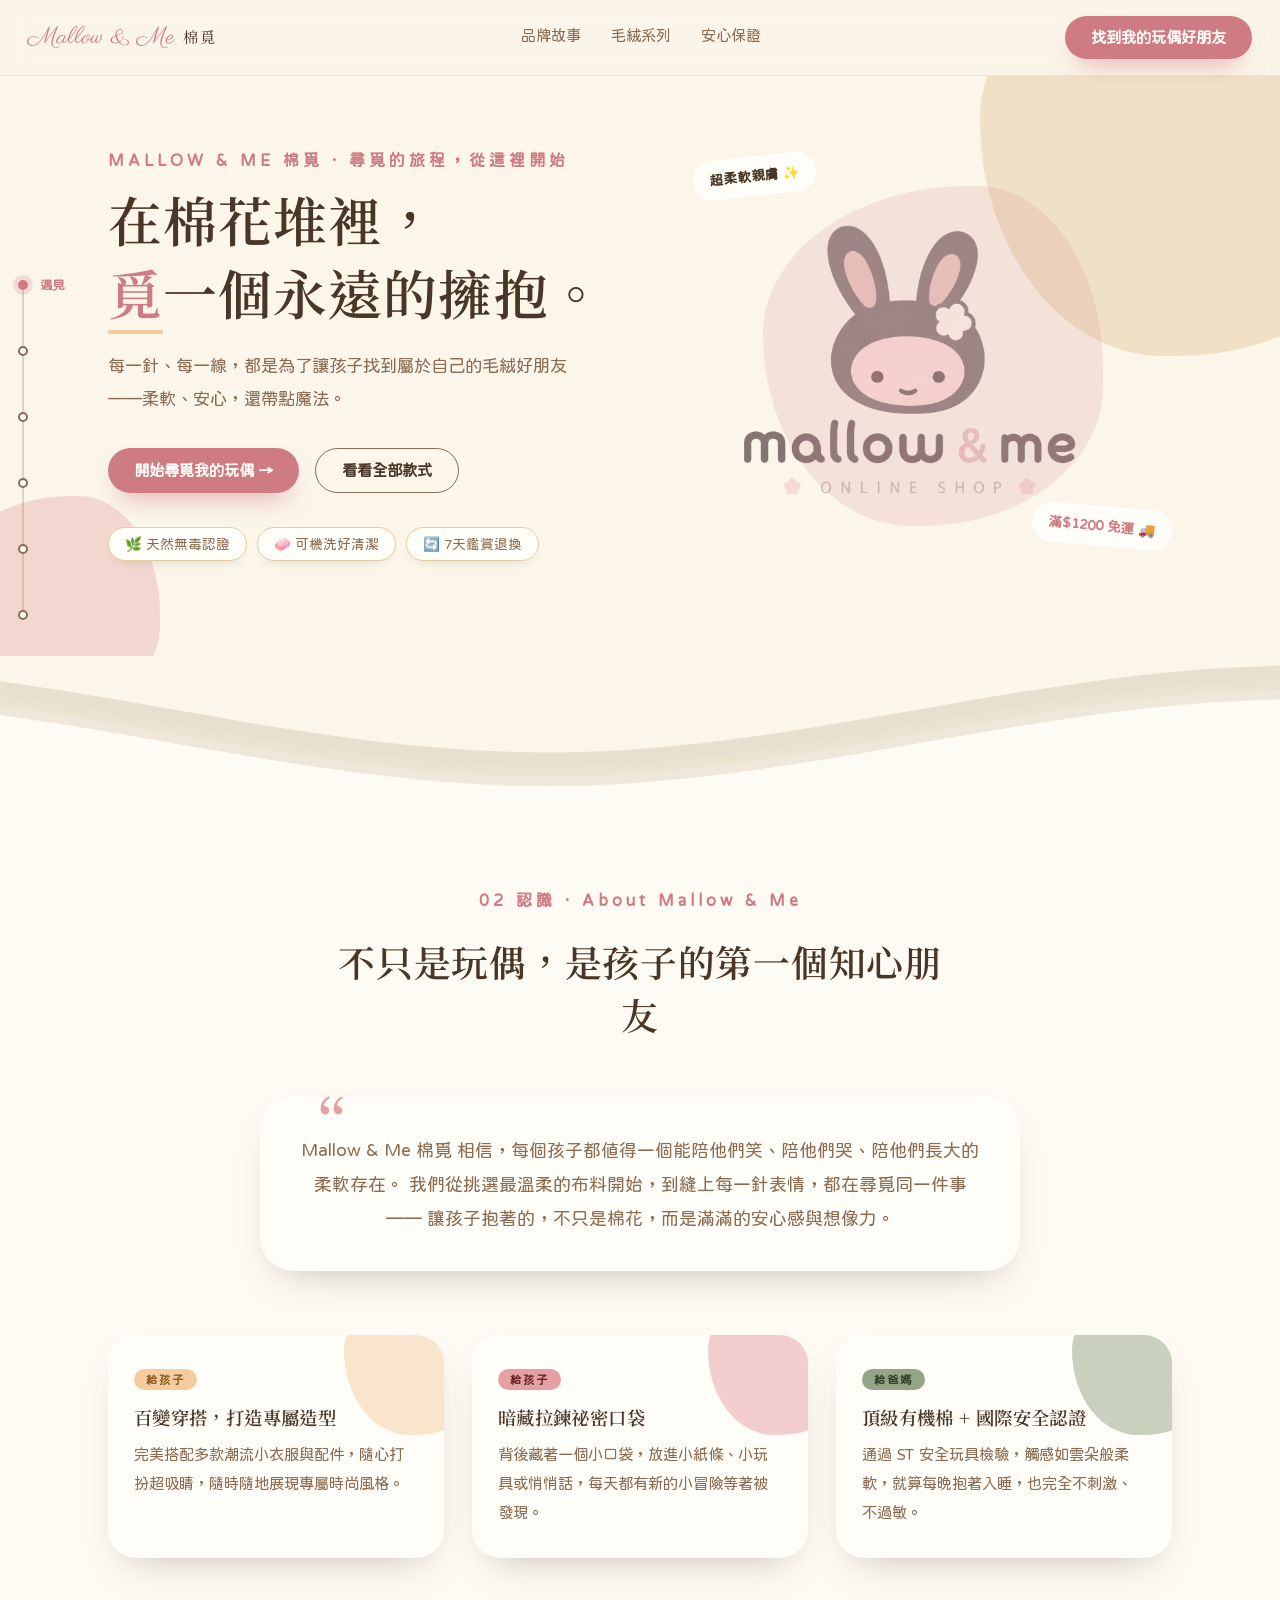
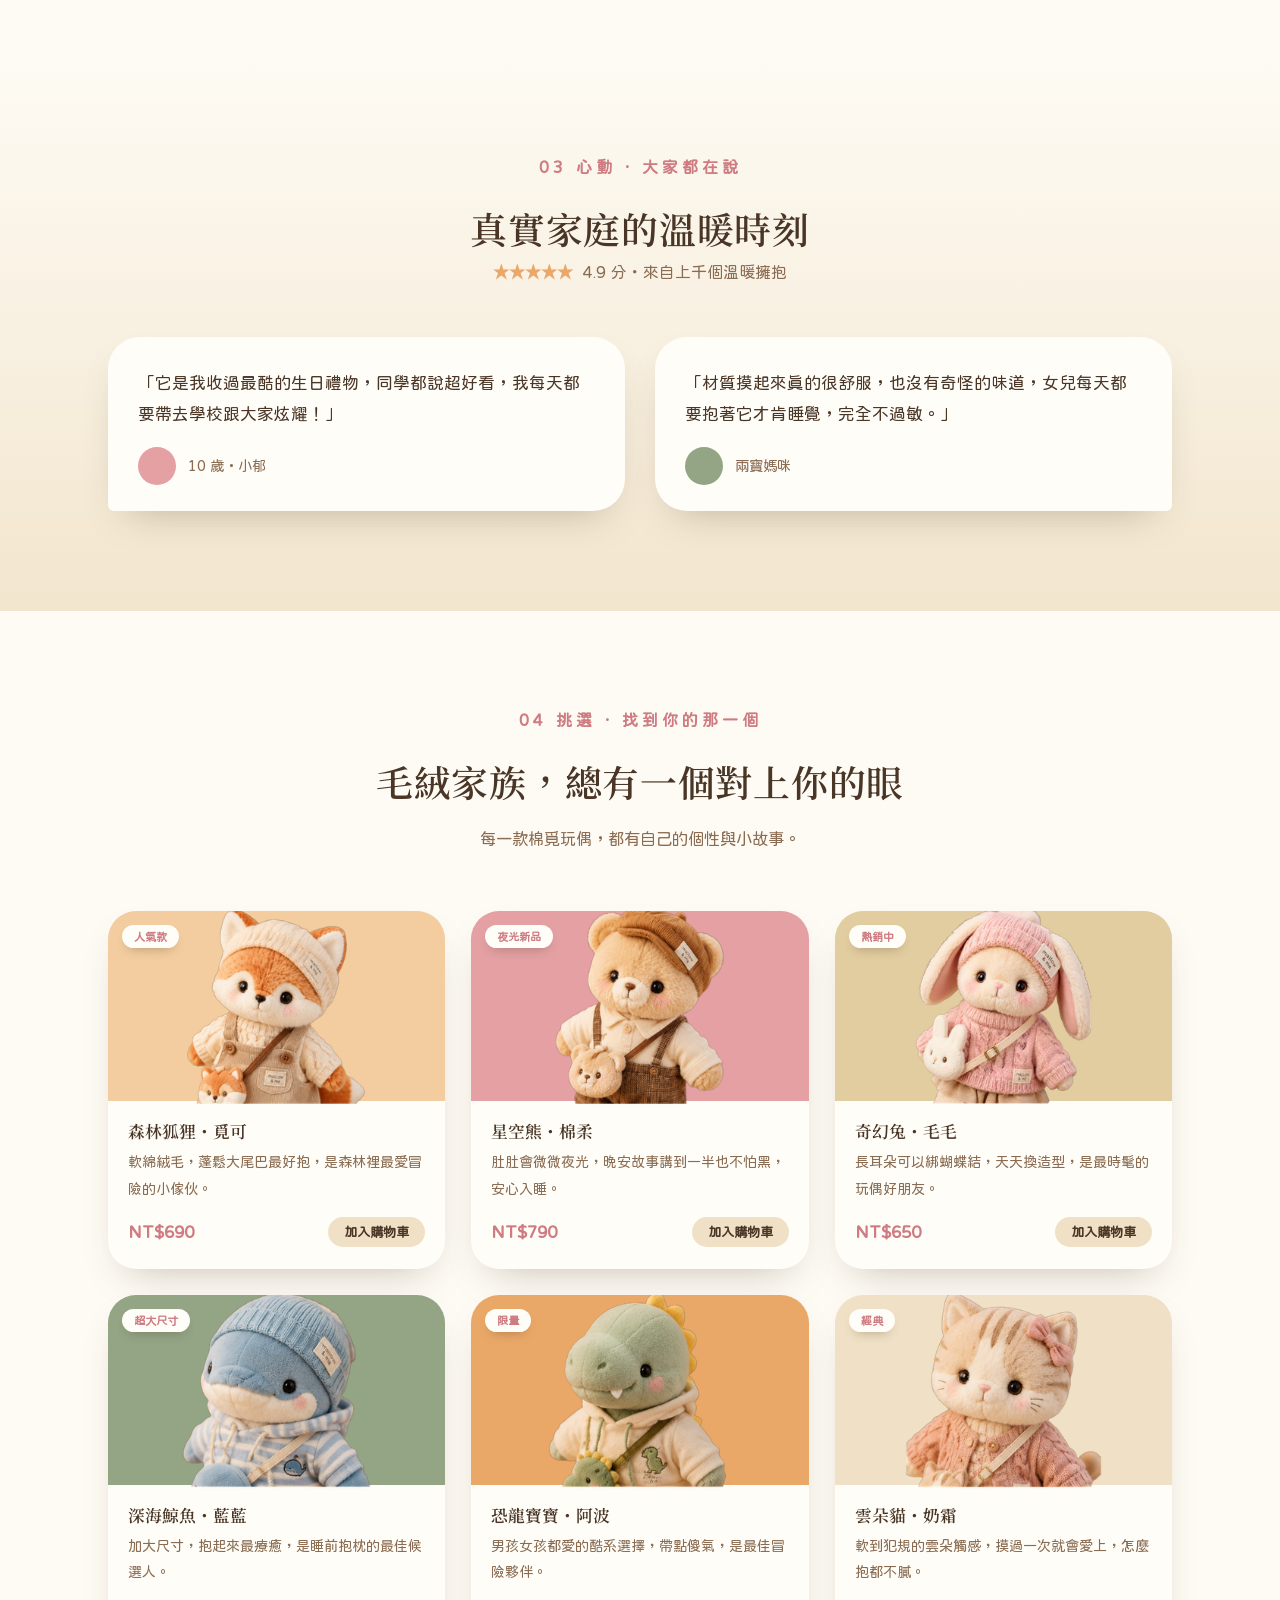
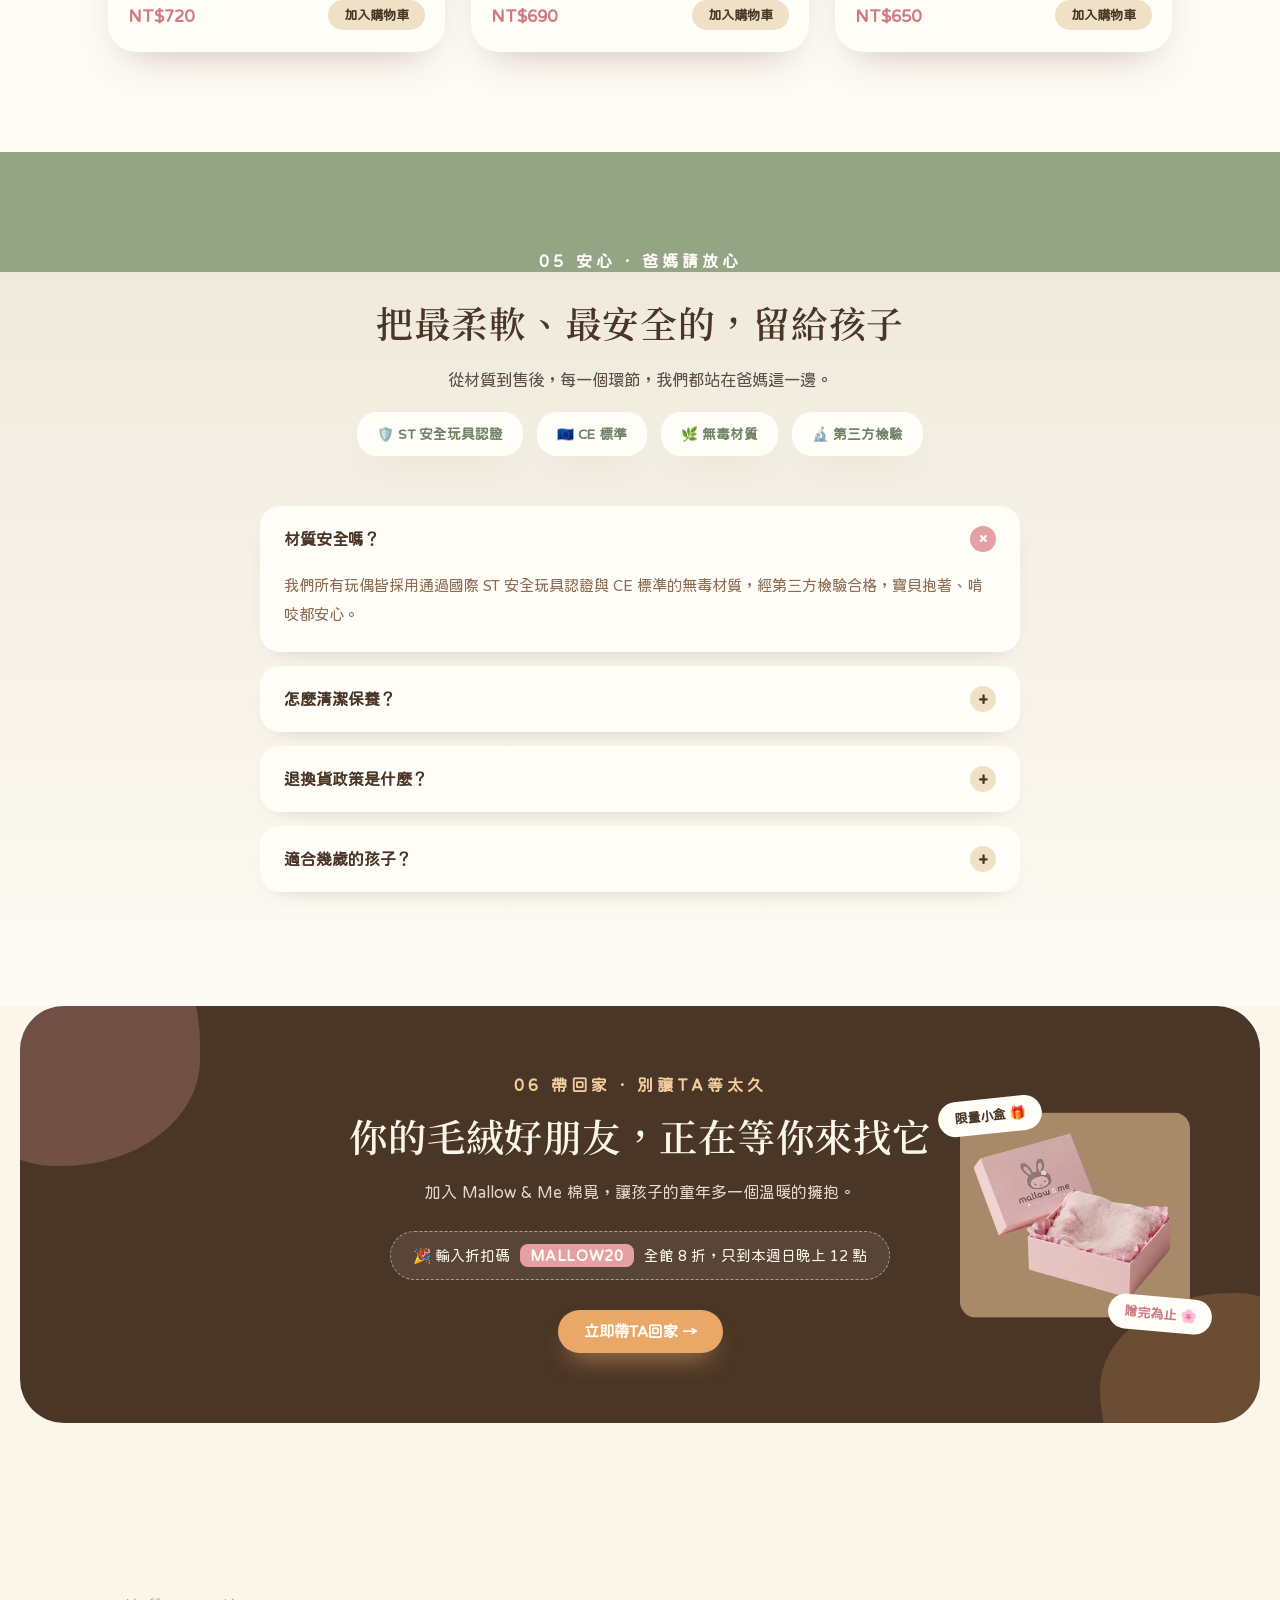
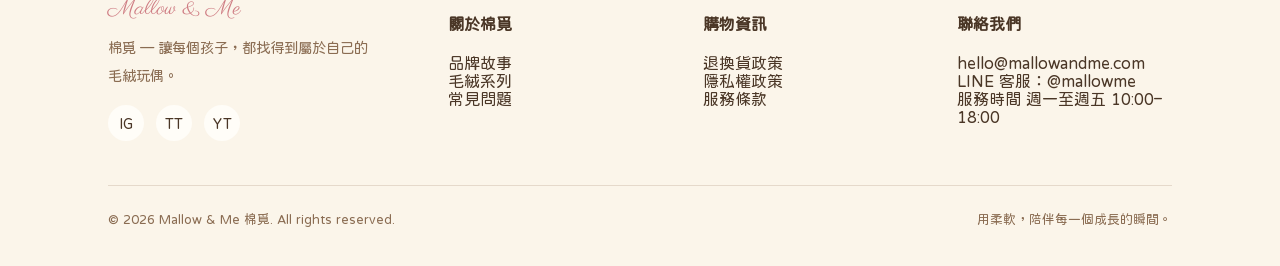
==== commit d00b1d70: "新增logo與商品融合圖" ====
--- a/new/0804/index.html
+++ b/new/0804/index.html
@@ -307,6 +307,56 @@
   .sticky-cta .btn{flex:1; justify-content:center;}
   body{padding-bottom:0;}
   @media (max-width:759px){ body{padding-bottom:74px;} }
+
+ /* ===== 贈品圖片區塊：手機版預設為文件流內置中顯示 ===== */
+.final__gift{
+  position:relative;
+  width:190px;
+  height:170px;
+  margin:8px auto 36px;
+}
+.final__gift-img{
+  width:100%;
+  height:100%;
+  background-color:#A8896A;
+  object-fit:cover;
+  border-radius:16px;
+  box-shadow:none;
+  display:block;
+}
+.final__gift-sticker{
+  position:absolute;
+  background:var(--white);
+  border-radius:20px;
+  padding:8px 14px;
+  box-shadow:var(--shadow);
+  font-size:0.72rem;
+  font-weight:700;
+  color:var(--brown);
+  white-space:nowrap;
+}
+.final__gift-sticker--1{ top:-10px; left:-16px; transform:rotate(-6deg); }
+.final__gift-sticker--2{ bottom:-10px; right:-16px; transform:rotate(5deg); color:var(--rose-deep); }
+
+/* ===== 桌機版才切回右側絕對定位 ===== */
+@media (min-width:1200px){
+  .final__gift{
+    position:absolute;
+    top:50%;
+    right:40px;
+    transform:translateY(-50%);
+    width:clamp(200px, 18vw, 300px);
+    height:clamp(180px, 16vw, 280px);
+    margin:0;
+    z-index:2;
+  }
+  .final__gift-sticker{
+    font-size:0.82rem;
+    padding:10px 16px;
+  }
+  .final__gift-sticker--1{ top:-14px; left:-22px; }
+  .final__gift-sticker--2{ bottom:-14px; right:-22px; }
+}
 </style>
 </head>
 <body>
@@ -572,13 +622,23 @@
   <div class="final reveal">
     <div class="blob blob--float"></div>
     <div class="blob2"></div>
+
     <div class="final__inner">
       <span class="eyebrow" style="color:var(--peach-soft);">06 帶回家 · 別讓TA等太久</span>
       <h2>你的毛絨好朋友，正在等你來找它</h2>
       <p style="color:rgba(255,246,230,0.85); margin-top:14px;">加入 Mallow &amp; Me 棉覓，讓孩子的童年多一個溫暖的擁抱。</p>
+
       <div class="final__promo">
         🎉 輸入折扣碼 <span class="final__code">MALLOW20</span> 全館 8 折，只到本週日晚上 12 點
       </div>
+
+      <!-- 贈品圖片＋貼紙，現在在 promo 跟按鈕之間 -->
+      <div class="final__gift">
+        <img src="./img/logobox.png" alt="附贈小盒" class="final__gift-img">
+        <span class="final__gift-sticker final__gift-sticker--1">限量小盒 🎁</span>
+        <span class="final__gift-sticker final__gift-sticker--2">贈完為止 🌸</span>
+      </div>
+
       <div>
         <a href="#collection" class="btn btn--peach">立即帶TA回家 →</a>
       </div>
